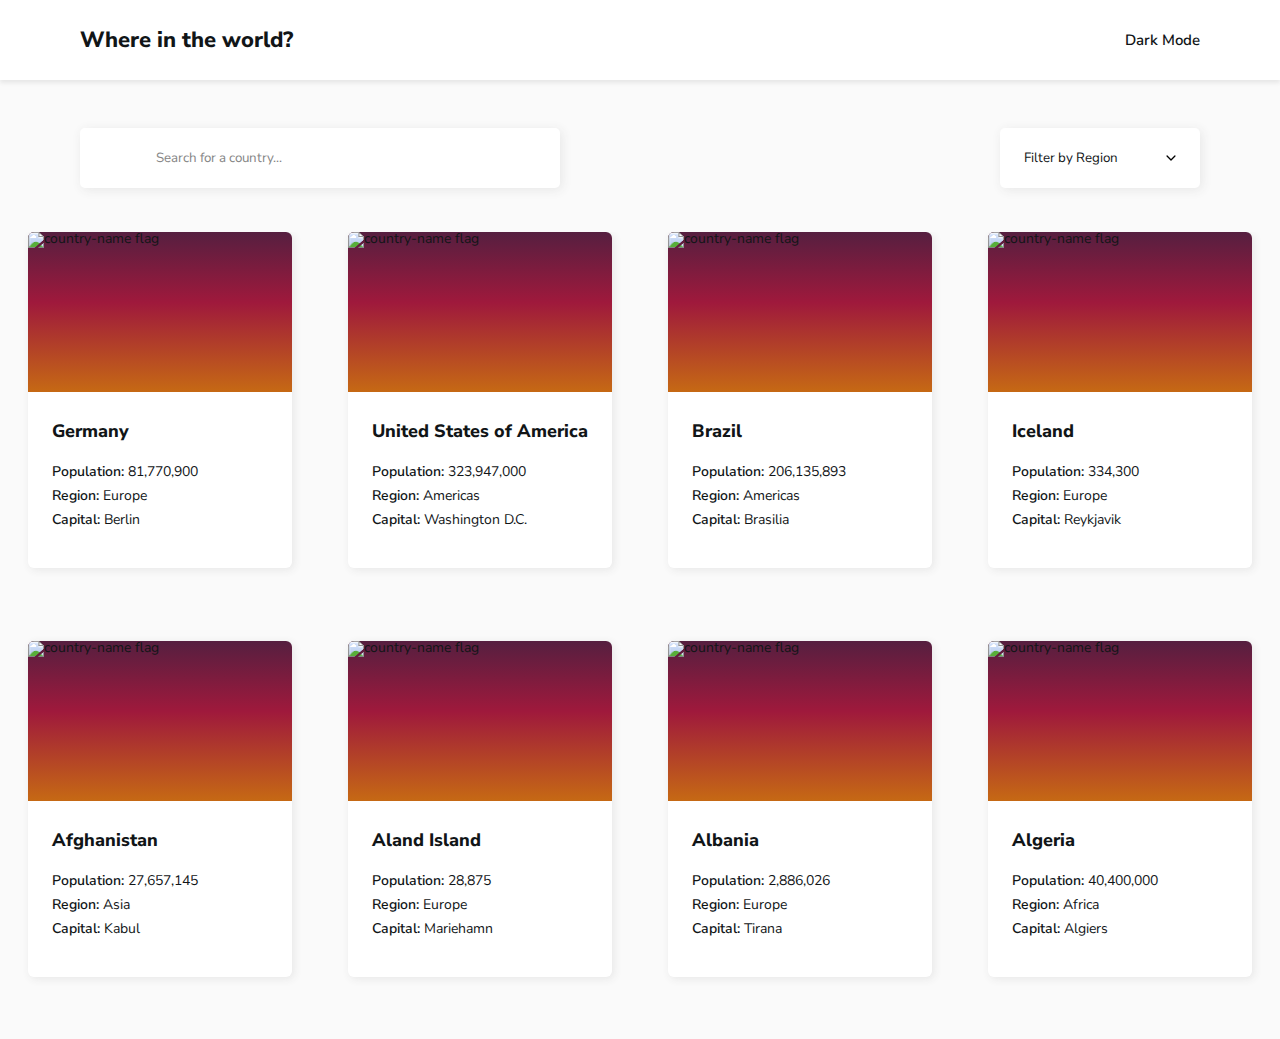
==== index.html @ da3dd6f5 "[GLOBAL & JS] Modal and Homepage - Merge of the files and opening modal" ====
<!DOCTYPE html>
<html lang="en">
	<head>
		<meta charset="UTF-8" />
		<meta name="viewport" content="width=device-width, initial-scale=1.0" />
		<title>Homepage - REST Countries API Challenge</title>
		<link
			rel="stylesheet"
			href="https://use.fontawesome.com/releases/v5.15.1/css/all.css"
			integrity="sha384-vp86vTRFVJgpjF9jiIGPEEqYqlDwgyBgEF109VFjmqGmIY/Y4HV4d3Gp2irVfcrp"
			crossorigin="anonymous"
		/>
		<link rel="stylesheet" href="./css/reset.css" />
		<link rel="stylesheet" href="./css/style.css" />
	</head>
	<body>
		<input type="checkbox" name="theme" id="theme" />
		<div class="theme-container">
			<div class="header-container">
				<header>
					<h1>Where in the world?</h1>
					<label for="theme">
						<i class="fas fa-moon"></i>
						<i class="far fa-moon"></i>
						Dark Mode
					</label>
				</header>
			</div>

			<div class="modal-container">
				<div class="modal">
					<button class="modal__btn btn">
						<svg
							xmlns="http://www.w3.org/2000/svg"
							viewBox="0 0 20 20"
							fill="#000"
						>
							<path
								fill-rule="evenodd"
								d="M7.707 14.707a1 1 0 01-1.414 0l-4-4a1 1 0 010-1.414l4-4a1 1 0 011.414 1.414L5.414 9H17a1 1 0 110 2H5.414l2.293 2.293a1 1 0 010 1.414z"
								clip-rule="evenodd"
							/>
						</svg>
						Back
					</button>
					<div class="modal__details">
						<div class="container-image">
							<img
								src="https://upload.wikimedia.org/wikipedia/commons/thumb/6/65/Flag_of_Belgium.svg/500px-Flag_of_Belgium.svg.png"
								class="modal__flag"
							/>
						</div>

						<div class="details__infos">
							<h2 class="infos__name">Belgium</h2>
							<ul class="infos__content">
								<div>
									<li>
										<span class="subtitle">Native Name: </span>
										België
									</li>
									<li>
										<span class="subtitle">Population: </span>
										11,319,511
									</li>
									<li>
										<span class="subtitle">Region: </span>
										Europe
									</li>
									<li>
										<span class="subtitle">Sub Region: </span>
										Western Europe
									</li>
									<li>
										<span class="subtitle">Capital: </span>
										Brussels
									</li>
								</div>
								<div>
									<li>
										<span class="subtitle">Top Level Domain:</span>
										.be
									</li>
									<li>
										<span class="subtitle">Currencies: </span>
										Euro
									</li>
									<li>
										<span class="subtitle">Languages: </span>
										Dutch, French, German
									</li>
								</div>
							</ul>
							<div class="infos__border-countries">
								<span class="subtitle">Border Countries:</span>
								<button class="border-countries__btn btn">France</button>
								<button class="border-countries__btn btn">Germany</button>
								<button class="border-countries__btn btn">Netherlands</button>
							</div>
						</div>
					</div>
				</div>
			</div>

			<main>
				<form class="actions">
					<fieldset class="actions__search">
						<label for="search">
							<i class="fas fa-search"></i>
						</label>
						<input type="search" placeholder="Search for a country..." />
					</fieldset>
					<fieldset class="actions__filter">
						<select name="region">
							<option value="" selected>Filter by Region</option>
							<option value="africa">Africa</option>
							<option value="america">America</option>
							<option value="asia">Asia</option>
							<option value="europe">Europe</option>
							<option value="oceania">Oceania</option>
						</select>
					</fieldset>
				</form>

				<section class="countries">
					<div class="country__container">
						<img src="" alt="country-name flag" class="country__flag" />
						<div class="country__details">
							<h2 class="country__name">Germany</h2>
							<ul class="country__info__list">
								<li class="country__info population">
									<span class="subtitle">Population: </span>
									81,770,900
								</li>
								<li class="country__info region">
									<span class="subtitle">Region: </span> Europe
								</li>
								<li class="country__info capital">
									<span class="subtitle">Capital: </span> Berlin
								</li>
							</ul>
						</div>
					</div>

					<div class="country__container">
						<img src="" alt="country-name flag" class="country__flag" />
						<div class="country__details">
							<h2 class="country__name">United States of America</h2>
							<ul class="country__info__list">
								<li class="country__info population">
									<span class="subtitle">Population: </span>
									323,947,000
								</li>
								<li class="country__info region">
									<span class="subtitle">Region: </span> Americas
								</li>
								<li class="country__info capital">
									<span class="subtitle">Capital: </span>
									Washington D.C.
								</li>
							</ul>
						</div>
					</div>

					<div class="country__container">
						<img src="" alt="country-name flag" class="country__flag" />
						<div class="country__details">
							<h2 class="country__name">Brazil</h2>
							<ul class="country__info__list">
								<li class="country__info population">
									<span class="subtitle">Population: </span>
									206,135,893
								</li>
								<li class="country__info region">
									<span class="subtitle">Region: </span> Americas
								</li>
								<li class="country__info capital">
									<span class="subtitle">Capital: </span> Brasilia
								</li>
							</ul>
						</div>
					</div>

					<div class="country__container">
						<img src="" alt="country-name flag" class="country__flag" />
						<div class="country__details">
							<h2 class="country__name">Iceland</h2>
							<ul class="country__info__list">
								<li class="country__info population">
									<span class="subtitle">Population: </span>
									334,300
								</li>
								<li class="country__info region">
									<span class="subtitle">Region: </span> Europe
								</li>
								<li class="country__info capital">
									<span class="subtitle">Capital: </span>
									Reykjavik
								</li>
							</ul>
						</div>
					</div>

					<div class="country__container">
						<img src="" alt="country-name flag" class="country__flag" />
						<div class="country__details">
							<h2 class="country__name">Afghanistan</h2>
							<ul class="country__info__list">
								<li class="country__info population">
									<span class="subtitle">Population: </span>
									27,657,145
								</li>
								<li class="country__info region">
									<span class="subtitle">Region: </span> Asia
								</li>
								<li class="country__info capital">
									<span class="subtitle">Capital: </span> Kabul
								</li>
							</ul>
						</div>
					</div>

					<div class="country__container">
						<img src="" alt="country-name flag" class="country__flag" />
						<div class="country__details">
							<h2 class="country__name">Aland Island</h2>
							<ul class="country__info__list">
								<li class="country__info population">
									<span class="subtitle">Population: </span>
									28,875
								</li>
								<li class="country__info region">
									<span class="subtitle">Region: </span> Europe
								</li>
								<li class="country__info capital">
									<span class="subtitle">Capital: </span>
									Mariehamn
								</li>
							</ul>
						</div>
					</div>

					<div class="country__container">
						<img src="" alt="country-name flag" class="country__flag" />
						<div class="country__details">
							<h2 class="country__name">Albania</h2>
							<ul class="country__info__list">
								<li class="country__info population">
									<span class="subtitle">Population: </span>
									2,886,026
								</li>
								<li class="country__info region">
									<span class="subtitle">Region: </span> Europe
								</li>
								<li class="country__info capital">
									<span class="subtitle">Capital: </span> Tirana
								</li>
							</ul>
						</div>
					</div>

					<div class="country__container">
						<img src="" alt="country-name flag" class="country__flag" />
						<div class="country__details">
							<h2 class="country__name">Algeria</h2>
							<ul class="country__info__list">
								<li class="country__info population">
									<span class="subtitle">Population: </span>
									40,400,000
								</li>
								<li class="country__info region">
									<span class="subtitle">Region: </span> Africa
								</li>
								<li class="country__info capital">
									<span class="subtitle">Capital: </span> Algiers
								</li>
							</ul>
						</div>
					</div>
				</section>
			</main>
		</div>

		<script src="js/index.js"></script>
	</body>
</html>
---- css/style.css ----
@import url("https://fonts.googleapis.com/css2?family=Nunito+Sans:wght@300;600;800&display=swap");

/* ----- VARIABLES ----- */
:root {
	--light-mode-elements: hsl(0, 0%, 100%);
	--light-mode-background: hsl(0, 0%, 98%);
	--light-mode-text: hsl(200, 15%, 8%);
	--light-mode-input: hsl(0, 0%, 52%);
	--light-shadow: #e7e7e7;

	--dark-mode-elements: hsl(209, 23%, 22%);
	--dark-mode-background: hsl(207, 26%, 17%);
	--dark-mode-text: hsl(0, 0%, 100%);
	--dark-shadow: #17171745;
}

/* LIGHTMODE (default) */
.theme-container {
	--elements: var(--light-mode-elements);
	--background: var(--light-mode-background);
	--text: var(--light-mode-text);
	--input: var(--light-mode-input);
	--shadow: var(--light-shadow);
}

/* ----- GENERAL ----- */
body {
	font-family: "Nunito Sans", sans-serif;
	background-color: var(--background);
}
.dark-background {
	background-color: var(--dark-mode-elements);
}
#theme {
	display: none;
}
.header-container,
main {
	display: flex;
	justify-content: center;
	width: 100vw;
}

/* ----- HEADER ----- */
.header-container {
	position: fixed;
	z-index: 2;
	background-color: var(--elements);
	box-shadow: 0px 3px 4px var(--shadow);
}
header {
	display: flex;
	justify-content: space-between;
	width: 100%;
	height: 8rem;
	margin: auto;
	padding: 0 1.6rem;
	background-color: var(--elements);
	color: var(--text);
}
header h1 {
	align-self: center;
	font-size: 1.6rem;
	font-weight: 800;
}
header i {
	margin-right: 0.5rem;
	transform: rotate(-20deg);
}
header .fas {
	display: none;
}
header label {
	display: block;
	cursor: pointer;
	font-size: 1.3rem;
	font-weight: normal;
	align-self: center;
}
@media screen and (min-width: 768px) {
	header {
		max-width: 128rem;
		padding: 0 8rem;
	}
	header h1 {
		font-size: 2.2rem;
	}
	header label {
		font-size: 1.5rem;
		font-weight: 600;
		align-self: center;
	}
}

/* ----- MAIN ----- */
main {
	position: relative;
	padding-top: 8rem;
	padding-bottom: 3rem;
	background: var(--background);
	color: var(--text);
}
.disappear {
	display: none;
}

.actions {
	position: fixed;
	z-index: 1;
	display: flex;
	flex-direction: column;
	justify-content: space-between;
	height: 15.2rem;
	width: -webkit-fill-available;
	background: var(--background);
	color: var(--input);
	padding: 0 1.6rem 3.2rem 1.6rem;
}
.actions__search {
	position: relative;
	padding: 2.4rem 0;
}
.actions__search label {
	position: absolute;
	top: 4rem;
	left: 3.6rem;
	font-size: 1.6rem;
}
.actions__search input,
.actions__filter select {
	border: none;
	height: 4.8rem;
	box-shadow: 2px 2px 11px var(--shadow);
	border-radius: 5px;
	font-family: "Nunito Sans", sans-serif;
}
.actions__search input {
	width: 100%;
	max-width: 48rem;
	padding: 0 2rem 0 7.6rem;
	background-color: var(--elements);
	color: var(--input);
}
.actions__search input::placeholder {
	color: var(--input);
}
.actions__filter select {
	width: 20rem;
	padding-left: 2.4rem;
	padding-right: 2rem;
	outline: none;
	appearance: none; /* Remove default arrow */
	background: url(../images/chevron-down-outline.svg) 88% / 7% no-repeat;
	background-color: var(--elements);
	color: var(--text);
}

.actions__filter select::-ms-expand {
	display: none; /* Hide the default arrow in Internet Explorer 10 and Internet Explorer 11 */
}

.countries {
	z-index: 0;
	margin: 18rem auto 3.2rem auto;
	height: 100%;
	display: grid;
	grid-template-columns: 1fr;
	grid-template-rows: auto;
	justify-items: center;
	row-gap: 4rem;
}
.country__container {
	height: 33.6rem;
	width: 26.4rem;
	border-radius: 6px;
	background-color: var(--elements);
	box-shadow: 2px 2px 9px var(--shadow);
	display: flex;
	flex-direction: column;
	cursor: pointer;
}
.country__container:hover {
	opacity: 0.85;
}
.country__flag {
	background: linear-gradient(#561f40 0%, #9f193c 44%, #c66914 100%);
	height: 16rem;
	border-radius: 6px 6px 0 0;
}
.country__details {
	height: 17.6rem;
	padding: 0 2.4rem;
}
.country__name {
	margin-top: 3rem;
	font-size: 1.8rem;
	font-weight: 800;
}
.country__info__list {
	margin-top: 2rem;
	line-height: 2.4rem;
}
.subtitle {
	font-weight: 600;
}

@media screen and (min-width: 768px) {
	main {
		min-height: 100vh;
	}
	.actions {
		padding: 0 8rem;
	}
	.countries {
		grid-template-columns: repeat(2, 1fr);
		column-gap: 7.3rem;
	}
}
@media screen and (min-width: 980px) {
	.actions {
		max-width: 144rem;
		margin: auto;
		flex-direction: row;
		padding: 0;
	}
	.actions__search {
		padding: 4.8rem 0 4.8rem 8rem;
	}
	.actions__search label {
		top: 6.8rem;
		left: 11.2rem;
		font-size: 1.9rem;
	}
	.actions__search input,
	.actions__filter select {
		height: 6rem;
	}
	.actions__search input {
		width: 48rem;
	}
	.actions__filter {
		padding: 4.8rem 8rem 4.8rem 0;
	}
	.countries {
		margin: 15.2rem 8rem 3.2rem 8rem;
		grid-template-columns: repeat(3, 1fr);
		row-gap: 7.3rem;
	}
}
@media screen and (min-width: 1260px) {
	.countries {
		grid-template-columns: repeat(4, 1fr);
		column-gap: 5.6rem;
	}
}
@media screen and (min-width: 1440px) {
	.countries {
		max-width: 144rem;
		column-gap: 7.3rem;
	}
}

/* -------------------- */
/* ----- DARKMODE ----- */
/* -------------------- */
#theme:checked ~ .theme-container {
	--elements: var(--dark-mode-elements);
	--background: var(--dark-mode-background);
	--text: var(--dark-mode-text);
	--input: var(--dark-mode-input);
	--shadow: var(--dark-shadow);
}
#theme:checked ~ .theme-container .fas {
	display: inline-block;
}
#theme:checked ~ .theme-container .far {
	display: none;
}
#theme:checked ~ .theme-container select {
	/* change dropdown arrow color */
	background: url(../images/chevron-down-outline-white.svg) 88% / 7% no-repeat;
	background-color: var(--elements);
}

/* ----- MODAL ----- */
.modal-container {
	position: relative;
	background-color: var(--background);
	color: var(--text);
}

.allScreen {
	height: 100vh;
}

.btn {
	background-color: var(--elements);
	color: var(--text);
	font-family: inherit;
	border: none;
	font-size: 1.4rem;

	border-radius: 5px;
	box-shadow: 0px 0px 6px 0px var(--shadow);
	cursor: pointer;
}

.btn:hover {
	background-color: transparent;
}

.modal {
	font-family: "Nunito Sans", sans-serif;
	font-size: 1.6rem;
	max-width: 144rem;
	margin: 0 auto;

	/* Positioned relatively to the main of homepage */
	position: absolute;
	top: 7vh;
	bottom: 0;
	left: 0;
	right: 0;
	padding: 4rem 2.8rem;

	display: flex;
	flex-direction: column;
}

.modal__btn {
	width: 10.4rem;
	height: 3.2rem;
	margin-bottom: 6.4rem;
	padding: 1rem 2.5rem;

	display: flex;
	justify-content: center;
	align-items: center;
}

.modal__btn svg {
	fill: var(--text);
	height: 2rem;
	margin-right: 1rem;
}
.modal__details {
	display: flex;
	flex-direction: column;
}

.container-image {
	display: flex;
	flex-direction: column;
	/* align-items: center; */
}

.modal__flag {
	width: 100%;
	max-width: 50rem;
	height: auto;
}

.details__infos {
	margin-top: 5rem;
}

.infos__name {
	padding-bottom: 3.5rem;
}

.infos__content {
	list-style-type: none;
	display: flex;
	flex-direction: column;
}

.infos__content div:first-child {
	padding-bottom: 4.3rem;
}

.infos__content div:last-child {
	padding-bottom: 3.9rem;
}

.infos__content li {
	padding-bottom: 2.2rem;
}

.subtitle {
	font-weight: 600;
}

.infos__border-countries .subtitle {
	display: block;
	padding-bottom: 2.4rem;
}

.border-countries__btn {
	padding: 0rem 1.6rem;
	margin-right: 0.5rem;
	margin-bottom: 1rem;
	font-size: 1.2rem;
	height: 2.8rem;
	min-width: 9.6rem;
	border-radius: 3px;
}

@media screen and (min-width: 768px) {
	.btn {
		font-size: 1.3rem;
	}

	.modal {
		padding: 8rem;
	}

	.modal__btn {
		width: 12rem;
		margin-bottom: 6.4rem;
		padding: 1.2rem 2.8rem;
	}

	.infos__content {
		flex-direction: row;
		justify-content: space-between;
	}

	.infos__content li {
		padding-bottom: 2rem;
	}

	.infos__border-countries .subtitle {
		display: inline;
		padding-right: 1.6rem;
	}

	.border-countries__btn {
		padding: 0rem 2rem;
	}
}

@media screen and (min-width: 980px) {
	.btn {
		font-size: 1.6rem;
	}

	.modal__btn {
		width: 13.6rem;
		height: 4rem;
		margin-bottom: 8rem;
		padding: 1.4rem 3.2rem;
	}

	.modal__btn img {
		height: 2rem;
		margin-right: 1.3rem;
	}

	.modal__details {
		display: flex;
		flex-direction: row;
	}

	.details__infos {
		width: 65%;
		margin: auto;
		margin-left: 6rem;
	}

	.infos__name {
		padding-bottom: 3rem;
	}

	.infos__content {
		padding-bottom: 2rem;
	}

	.infos__content div:first-child,
	.infos__content div:last-child {
		padding: 0;
	}

	.infos__content li {
		padding-bottom: 1.8rem;
	}

	.infos__border-countries .subtitle {
		padding-right: 1.4rem;
	}

	.border-countries__btn {
		margin-right: 0.8rem;
	}
}
@media screen and (min-width: 1260px) {
	.details__infos {
		width: 56.25%;
		margin-left: 13rem;
		padding-top: 3.5rem;
	}

	.infos__name {
		padding-bottom: 4.5rem;
		font-size: 3.2rem;
	}

	.infos__content {
		padding-bottom: 5.8rem;
	}

	.infos__content li {
		padding-bottom: 2rem;
	}

	.infos__border-countries .subtitle {
		padding-right: 1.6rem;
	}

	.border-countries__btn {
		margin-right: 1rem;
	}
}
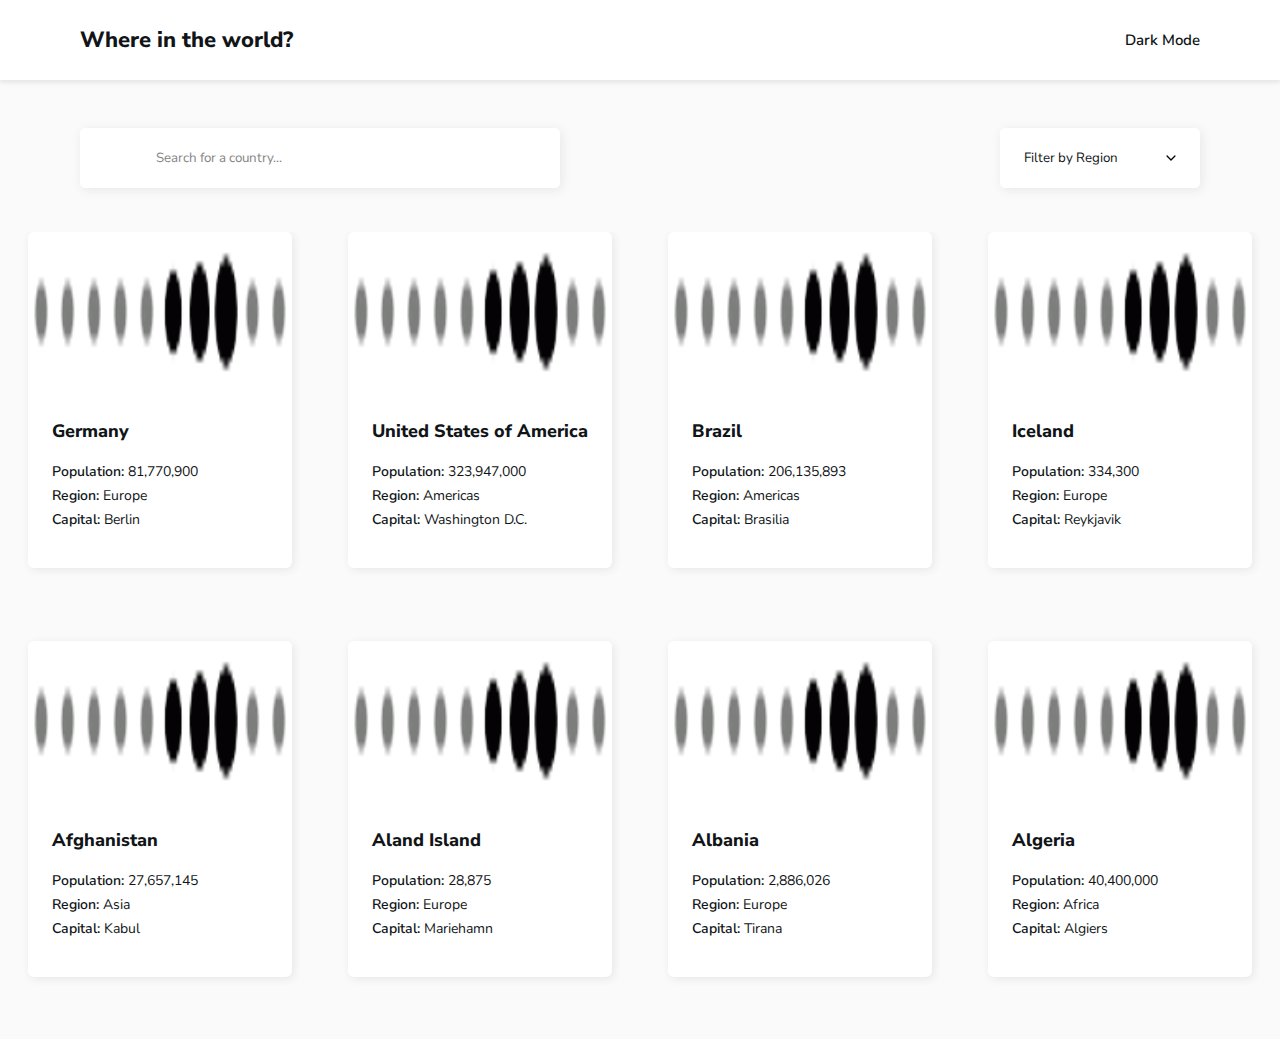
==== commit a4e912b7: "[JS] Data Modal API (#18) - Display data in modal and manage border countries button" ====
--- a/index.html
+++ b/index.html
@@ -4,6 +4,12 @@
 		<meta charset="UTF-8" />
 		<meta name="viewport" content="width=device-width, initial-scale=1.0" />
 		<title>Homepage - REST Countries API Challenge</title>
+		<link
+			rel="icon"
+			type="image/png"
+			sizes="32x32"
+			href="./images/favicon-32x32.png"
+		/>
 		<link
 			rel="stylesheet"
 			href="https://use.fontawesome.com/releases/v5.15.1/css/all.css"
@@ -28,7 +34,7 @@
 			</div>
 
 			<div class="modal-container">
-				<div class="modal">
+				<!-- <div class="modal">
 					<button class="modal__btn btn">
 						<svg
 							xmlns="http://www.w3.org/2000/svg"
@@ -99,7 +105,7 @@
 							</div>
 						</div>
 					</div>
-				</div>
+				</div> -->
 			</div>
 
 			<main>
@@ -124,7 +130,11 @@
 
 				<section class="countries">
 					<div class="country__container">
-						<img src="" alt="country-name flag" class="country__flag" />
+						<img
+							src="./images/spinner.gif"
+							alt="country-name flag"
+							class="country__flag"
+						/>
 						<div class="country__details">
 							<h2 class="country__name">Germany</h2>
 							<ul class="country__info__list">
@@ -143,7 +153,11 @@
 					</div>
 
 					<div class="country__container">
-						<img src="" alt="country-name flag" class="country__flag" />
+						<img
+							src="./images/spinner.gif"
+							alt="country-name flag"
+							class="country__flag"
+						/>
 						<div class="country__details">
 							<h2 class="country__name">United States of America</h2>
 							<ul class="country__info__list">
@@ -163,7 +177,11 @@
 					</div>
 
 					<div class="country__container">
-						<img src="" alt="country-name flag" class="country__flag" />
+						<img
+							src="./images/spinner.gif"
+							alt="country-name flag"
+							class="country__flag"
+						/>
 						<div class="country__details">
 							<h2 class="country__name">Brazil</h2>
 							<ul class="country__info__list">
@@ -182,7 +200,11 @@
 					</div>
 
 					<div class="country__container">
-						<img src="" alt="country-name flag" class="country__flag" />
+						<img
+							src="./images/spinner.gif"
+							alt="country-name flag"
+							class="country__flag"
+						/>
 						<div class="country__details">
 							<h2 class="country__name">Iceland</h2>
 							<ul class="country__info__list">
@@ -202,7 +224,11 @@
 					</div>
 
 					<div class="country__container">
-						<img src="" alt="country-name flag" class="country__flag" />
+						<img
+							src="./images/spinner.gif"
+							alt="country-name flag"
+							class="country__flag"
+						/>
 						<div class="country__details">
 							<h2 class="country__name">Afghanistan</h2>
 							<ul class="country__info__list">
@@ -221,7 +247,11 @@
 					</div>
 
 					<div class="country__container">
-						<img src="" alt="country-name flag" class="country__flag" />
+						<img
+							src="./images/spinner.gif"
+							alt="country-name flag"
+							class="country__flag"
+						/>
 						<div class="country__details">
 							<h2 class="country__name">Aland Island</h2>
 							<ul class="country__info__list">
@@ -241,7 +271,11 @@
 					</div>
 
 					<div class="country__container">
-						<img src="" alt="country-name flag" class="country__flag" />
+						<img
+							src="./images/spinner.gif"
+							alt="country-name flag"
+							class="country__flag"
+						/>
 						<div class="country__details">
 							<h2 class="country__name">Albania</h2>
 							<ul class="country__info__list">
@@ -260,7 +294,11 @@
 					</div>
 
 					<div class="country__container">
-						<img src="" alt="country-name flag" class="country__flag" />
+						<img
+							src="./images/spinner.gif"
+							alt="country-name flag"
+							class="country__flag"
+						/>
 						<div class="country__details">
 							<h2 class="country__name">Algeria</h2>
 							<ul class="country__info__list">
--- a/css/style.css
+++ b/css/style.css
@@ -29,7 +29,7 @@
 	background-color: var(--background);
 }
 .dark-background {
-	background-color: var(--dark-mode-elements);
+	background-color: var(--dark-mode-background);
 }
 #theme {
 	display: none;
@@ -161,7 +161,7 @@
 
 .countries {
 	z-index: 0;
-	margin: 18rem auto 3.2rem auto;
+	margin: 20rem auto 3.2rem auto;
 	height: 100%;
 	display: grid;
 	grid-template-columns: 1fr;
@@ -183,7 +183,6 @@
 	opacity: 0.85;
 }
 .country__flag {
-	background: linear-gradient(#561f40 0%, #9f193c 44%, #c66914 100%);
 	height: 16rem;
 	border-radius: 6px 6px 0 0;
 }
@@ -289,10 +288,6 @@
 	color: var(--text);
 }
 
-.allScreen {
-	height: 100vh;
-}
-
 .btn {
 	background-color: var(--elements);
 	color: var(--text);
@@ -317,7 +312,7 @@
 
 	/* Positioned relatively to the main of homepage */
 	position: absolute;
-	top: 7vh;
+	top: 10vh;
 	bottom: 0;
 	left: 0;
 	right: 0;
@@ -412,6 +407,7 @@
 
 	.modal {
 		padding: 8rem;
+		top: 7vh;
 	}
 
 	.modal__btn {
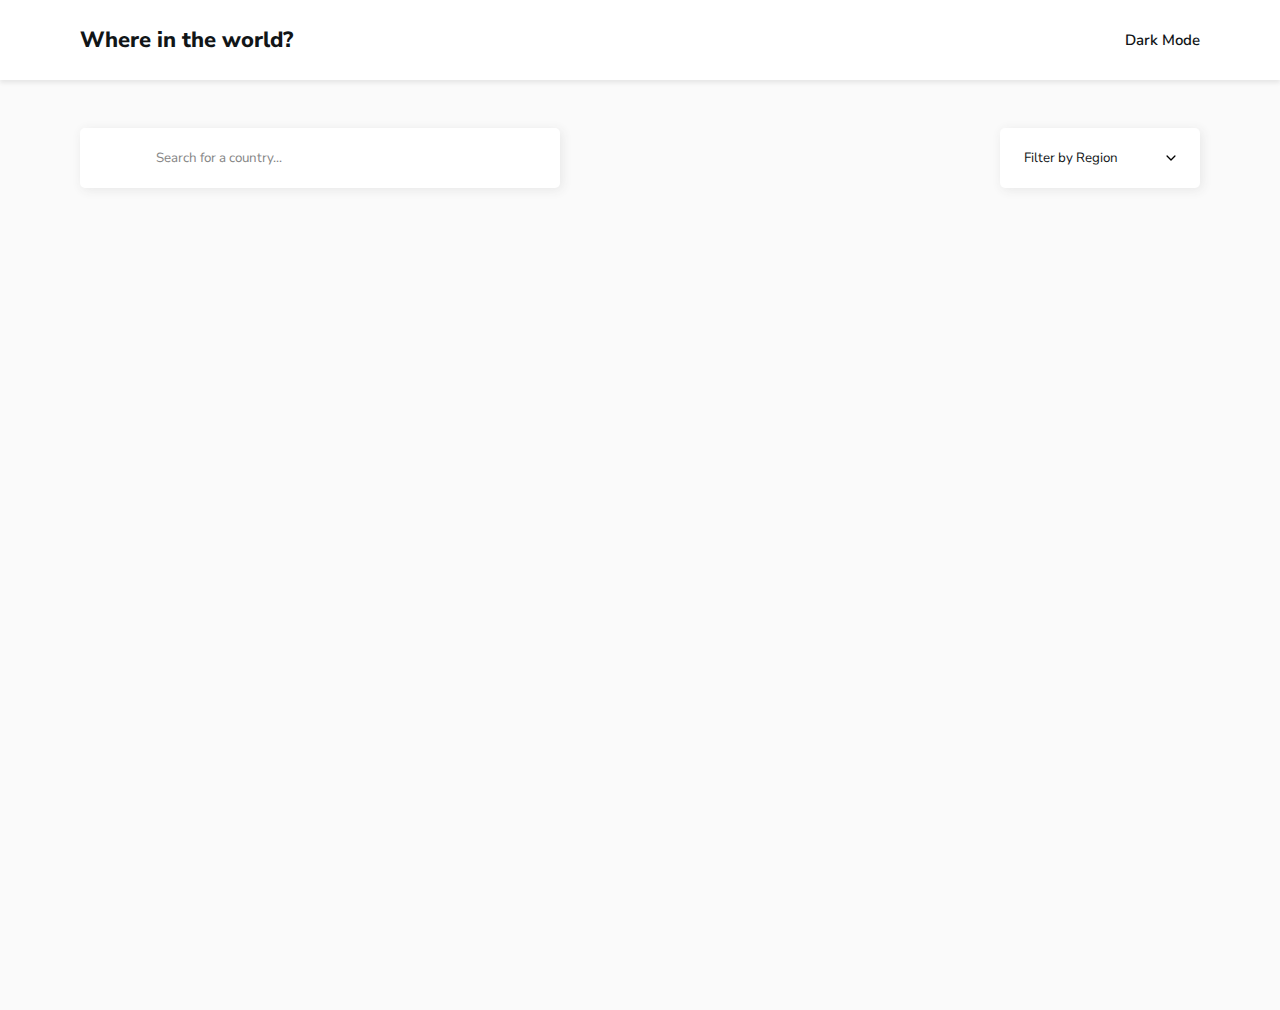
==== commit 038dddfb: "[JS] Click bug (#25) - Add back click listener after filter" ====
--- a/index.html
+++ b/index.html
@@ -33,80 +33,7 @@
 				</header>
 			</div>
 
-			<div class="modal-container">
-				<!-- <div class="modal">
-					<button class="modal__btn btn">
-						<svg
-							xmlns="http://www.w3.org/2000/svg"
-							viewBox="0 0 20 20"
-							fill="#000"
-						>
-							<path
-								fill-rule="evenodd"
-								d="M7.707 14.707a1 1 0 01-1.414 0l-4-4a1 1 0 010-1.414l4-4a1 1 0 011.414 1.414L5.414 9H17a1 1 0 110 2H5.414l2.293 2.293a1 1 0 010 1.414z"
-								clip-rule="evenodd"
-							/>
-						</svg>
-						Back
-					</button>
-					<div class="modal__details">
-						<div class="container-image">
-							<img
-								src="https://upload.wikimedia.org/wikipedia/commons/thumb/6/65/Flag_of_Belgium.svg/500px-Flag_of_Belgium.svg.png"
-								class="modal__flag"
-							/>
-						</div>
-
-						<div class="details__infos">
-							<h2 class="infos__name">Belgium</h2>
-							<ul class="infos__content">
-								<div>
-									<li>
-										<span class="subtitle">Native Name: </span>
-										België
-									</li>
-									<li>
-										<span class="subtitle">Population: </span>
-										11,319,511
-									</li>
-									<li>
-										<span class="subtitle">Region: </span>
-										Europe
-									</li>
-									<li>
-										<span class="subtitle">Sub Region: </span>
-										Western Europe
-									</li>
-									<li>
-										<span class="subtitle">Capital: </span>
-										Brussels
-									</li>
-								</div>
-								<div>
-									<li>
-										<span class="subtitle">Top Level Domain:</span>
-										.be
-									</li>
-									<li>
-										<span class="subtitle">Currencies: </span>
-										Euro
-									</li>
-									<li>
-										<span class="subtitle">Languages: </span>
-										Dutch, French, German
-									</li>
-								</div>
-							</ul>
-							<div class="infos__border-countries">
-								<span class="subtitle">Border Countries:</span>
-								<button class="border-countries__btn btn">France</button>
-								<button class="border-countries__btn btn">Germany</button>
-								<button class="border-countries__btn btn">Netherlands</button>
-							</div>
-						</div>
-					</div>
-				</div> -->
-			</div>
+			<div class="modal-container"></div>
 
 			<main>
 				<form class="actions">
@@ -118,9 +45,9 @@
 					</fieldset>
 					<fieldset class="actions__filter">
 						<select name="region">
-							<option value="" selected>Filter by Region</option>
+							<option value="all" selected>Filter by Region</option>
 							<option value="africa">Africa</option>
-							<option value="america">America</option>
+							<option value="americas">America</option>
 							<option value="asia">Asia</option>
 							<option value="europe">Europe</option>
 							<option value="oceania">Oceania</option>
@@ -128,194 +55,7 @@
 					</fieldset>
 				</form>
 
-				<section class="countries">
-					<div class="country__container">
-						<img
-							src="./images/spinner.gif"
-							alt="country-name flag"
-							class="country__flag"
-						/>
-						<div class="country__details">
-							<h2 class="country__name">Germany</h2>
-							<ul class="country__info__list">
-								<li class="country__info population">
-									<span class="subtitle">Population: </span>
-									81,770,900
-								</li>
-								<li class="country__info region">
-									<span class="subtitle">Region: </span> Europe
-								</li>
-								<li class="country__info capital">
-									<span class="subtitle">Capital: </span> Berlin
-								</li>
-							</ul>
-						</div>
-					</div>
-
-					<div class="country__container">
-						<img
-							src="./images/spinner.gif"
-							alt="country-name flag"
-							class="country__flag"
-						/>
-						<div class="country__details">
-							<h2 class="country__name">United States of America</h2>
-							<ul class="country__info__list">
-								<li class="country__info population">
-									<span class="subtitle">Population: </span>
-									323,947,000
-								</li>
-								<li class="country__info region">
-									<span class="subtitle">Region: </span> Americas
-								</li>
-								<li class="country__info capital">
-									<span class="subtitle">Capital: </span>
-									Washington D.C.
-								</li>
-							</ul>
-						</div>
-					</div>
-
-					<div class="country__container">
-						<img
-							src="./images/spinner.gif"
-							alt="country-name flag"
-							class="country__flag"
-						/>
-						<div class="country__details">
-							<h2 class="country__name">Brazil</h2>
-							<ul class="country__info__list">
-								<li class="country__info population">
-									<span class="subtitle">Population: </span>
-									206,135,893
-								</li>
-								<li class="country__info region">
-									<span class="subtitle">Region: </span> Americas
-								</li>
-								<li class="country__info capital">
-									<span class="subtitle">Capital: </span> Brasilia
-								</li>
-							</ul>
-						</div>
-					</div>
-
-					<div class="country__container">
-						<img
-							src="./images/spinner.gif"
-							alt="country-name flag"
-							class="country__flag"
-						/>
-						<div class="country__details">
-							<h2 class="country__name">Iceland</h2>
-							<ul class="country__info__list">
-								<li class="country__info population">
-									<span class="subtitle">Population: </span>
-									334,300
-								</li>
-								<li class="country__info region">
-									<span class="subtitle">Region: </span> Europe
-								</li>
-								<li class="country__info capital">
-									<span class="subtitle">Capital: </span>
-									Reykjavik
-								</li>
-							</ul>
-						</div>
-					</div>
-
-					<div class="country__container">
-						<img
-							src="./images/spinner.gif"
-							alt="country-name flag"
-							class="country__flag"
-						/>
-						<div class="country__details">
-							<h2 class="country__name">Afghanistan</h2>
-							<ul class="country__info__list">
-								<li class="country__info population">
-									<span class="subtitle">Population: </span>
-									27,657,145
-								</li>
-								<li class="country__info region">
-									<span class="subtitle">Region: </span> Asia
-								</li>
-								<li class="country__info capital">
-									<span class="subtitle">Capital: </span> Kabul
-								</li>
-							</ul>
-						</div>
-					</div>
-
-					<div class="country__container">
-						<img
-							src="./images/spinner.gif"
-							alt="country-name flag"
-							class="country__flag"
-						/>
-						<div class="country__details">
-							<h2 class="country__name">Aland Island</h2>
-							<ul class="country__info__list">
-								<li class="country__info population">
-									<span class="subtitle">Population: </span>
-									28,875
-								</li>
-								<li class="country__info region">
-									<span class="subtitle">Region: </span> Europe
-								</li>
-								<li class="country__info capital">
-									<span class="subtitle">Capital: </span>
-									Mariehamn
-								</li>
-							</ul>
-						</div>
-					</div>
-
-					<div class="country__container">
-						<img
-							src="./images/spinner.gif"
-							alt="country-name flag"
-							class="country__flag"
-						/>
-						<div class="country__details">
-							<h2 class="country__name">Albania</h2>
-							<ul class="country__info__list">
-								<li class="country__info population">
-									<span class="subtitle">Population: </span>
-									2,886,026
-								</li>
-								<li class="country__info region">
-									<span class="subtitle">Region: </span> Europe
-								</li>
-								<li class="country__info capital">
-									<span class="subtitle">Capital: </span> Tirana
-								</li>
-							</ul>
-						</div>
-					</div>
-
-					<div class="country__container">
-						<img
-							src="./images/spinner.gif"
-							alt="country-name flag"
-							class="country__flag"
-						/>
-						<div class="country__details">
-							<h2 class="country__name">Algeria</h2>
-							<ul class="country__info__list">
-								<li class="country__info population">
-									<span class="subtitle">Population: </span>
-									40,400,000
-								</li>
-								<li class="country__info region">
-									<span class="subtitle">Region: </span> Africa
-								</li>
-								<li class="country__info capital">
-									<span class="subtitle">Capital: </span> Algiers
-								</li>
-							</ul>
-						</div>
-					</div>
-				</section>
+				<section class="countries"></section>
 			</main>
 		</div>
 
